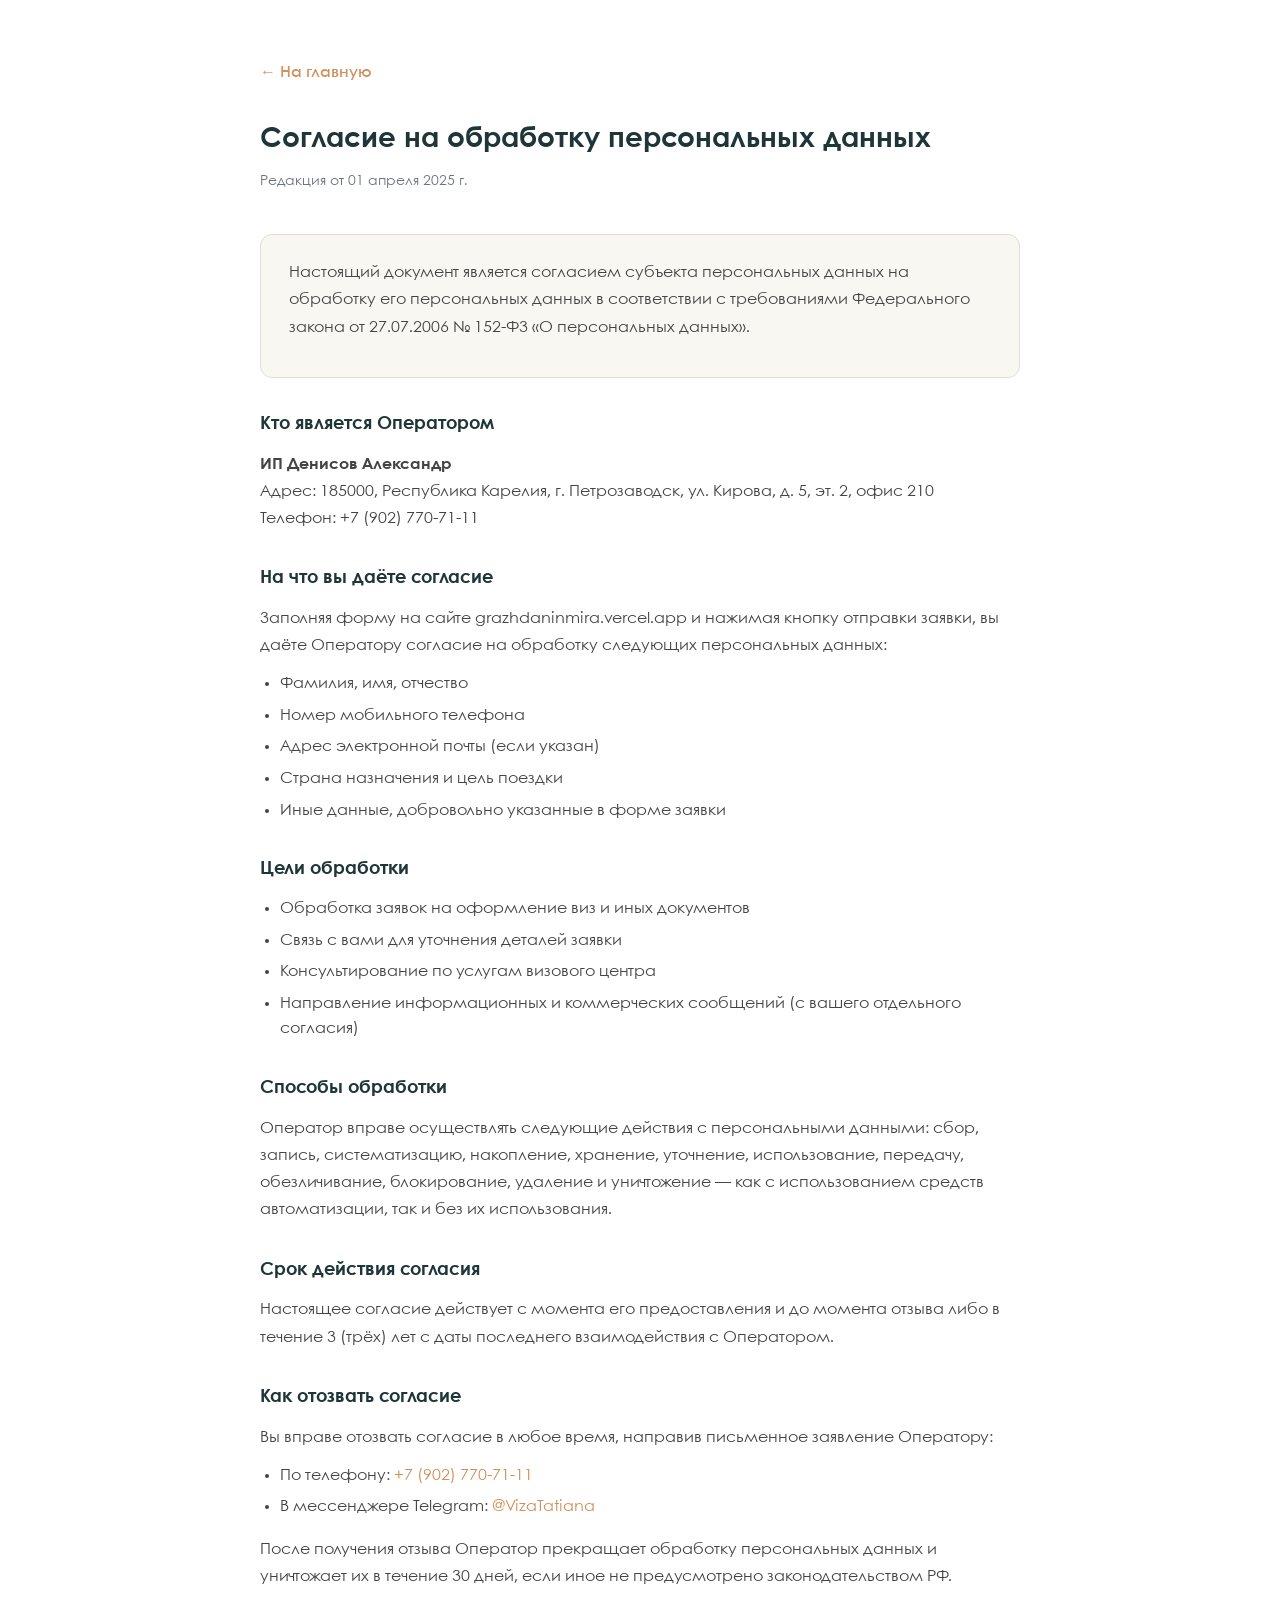
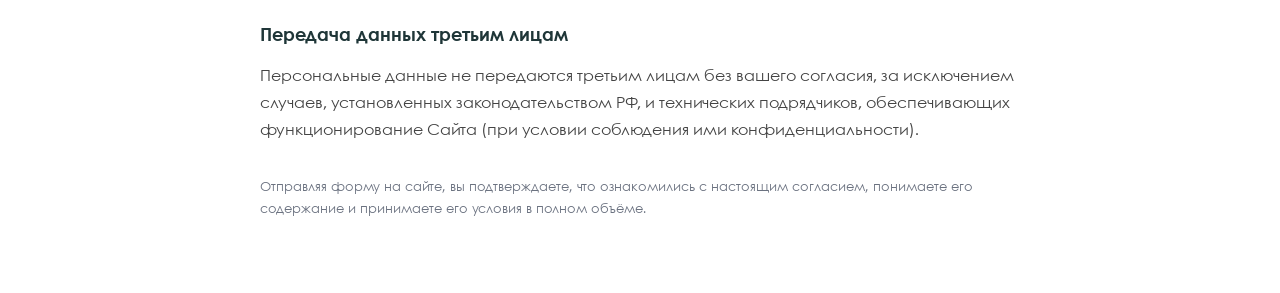
==== consent.html @ ed7f1dce "Добавлены политика, согласие, оферта + чекбокс в форме + ссылки в футере" ====
<!DOCTYPE html>
<html lang="ru">
<head>
  <meta charset="UTF-8">
  <meta name="viewport" content="width=device-width, initial-scale=1.0">
  <meta name="robots" content="noindex, nofollow">
  <title>Согласие на обработку персональных данных — Гражданин мира</title>
  <link rel="icon" href="favicon.png" type="image/png">
  <link rel="stylesheet" href="css/style.css">
  <style>
    .legal { max-width: 800px; margin: 0 auto; padding: 60px 20px; }
    .legal h1 { font-size: 28px; margin-bottom: 8px; color: var(--color-dark); }
    .legal .legal__date { color: var(--color-gray); font-size: 14px; margin-bottom: 40px; }
    .legal h2 { font-size: 18px; font-weight: 700; margin: 32px 0 12px; color: var(--color-dark); }
    .legal p { margin-bottom: 12px; color: #444; line-height: 1.7; }
    .legal ul { margin: 8px 0 16px 20px; list-style: disc; }
    .legal ul li { margin-bottom: 6px; color: #444; line-height: 1.6; }
    .legal a { color: var(--color-accent); }
    .legal__back { display: inline-block; margin-bottom: 32px; color: var(--color-accent); font-weight: 600; }
    .legal__back:hover { text-decoration: underline; }
    .legal__box { background: #f9f7f2; border: 1px solid #e0ddd4; border-radius: 12px; padding: 24px 28px; margin: 24px 0; }
  </style>
</head>
<body>
  <div class="legal">
    <a href="index.html" class="legal__back">← На главную</a>
    <h1>Согласие на обработку персональных данных</h1>
    <p class="legal__date">Редакция от 01 апреля 2025 г.</p>

    <div class="legal__box">
      <p>Настоящий документ является согласием субъекта персональных данных на обработку его персональных данных в соответствии с требованиями Федерального закона от 27.07.2006 № 152-ФЗ «О персональных данных».</p>
    </div>

    <h2>Кто является Оператором</h2>
    <p><strong>ИП Денисов Александр</strong><br>
    Адрес: 185000, Республика Карелия, г. Петрозаводск, ул. Кирова, д. 5, эт. 2, офис 210<br>
    Телефон: +7 (902) 770-71-11</p>

    <h2>На что вы даёте согласие</h2>
    <p>Заполняя форму на сайте grazhdaninmira.vercel.app и нажимая кнопку отправки заявки, вы даёте Оператору согласие на обработку следующих персональных данных:</p>
    <ul>
      <li>Фамилия, имя, отчество</li>
      <li>Номер мобильного телефона</li>
      <li>Адрес электронной почты (если указан)</li>
      <li>Страна назначения и цель поездки</li>
      <li>Иные данные, добровольно указанные в форме заявки</li>
    </ul>

    <h2>Цели обработки</h2>
    <ul>
      <li>Обработка заявок на оформление виз и иных документов</li>
      <li>Связь с вами для уточнения деталей заявки</li>
      <li>Консультирование по услугам визового центра</li>
      <li>Направление информационных и коммерческих сообщений (с вашего отдельного согласия)</li>
    </ul>

    <h2>Способы обработки</h2>
    <p>Оператор вправе осуществлять следующие действия с персональными данными: сбор, запись, систематизацию, накопление, хранение, уточнение, использование, передачу, обезличивание, блокирование, удаление и уничтожение — как с использованием средств автоматизации, так и без их использования.</p>

    <h2>Срок действия согласия</h2>
    <p>Настоящее согласие действует с момента его предоставления и до момента отзыва либо в течение 3 (трёх) лет с даты последнего взаимодействия с Оператором.</p>

    <h2>Как отозвать согласие</h2>
    <p>Вы вправе отозвать согласие в любое время, направив письменное заявление Оператору:</p>
    <ul>
      <li>По телефону: <a href="tel:+79027707111">+7 (902) 770-71-11</a></li>
      <li>В мессенджере Telegram: <a href="https://t.me/VizaTatiana" target="_blank" rel="noopener">@VizaTatiana</a></li>
    </ul>
    <p>После получения отзыва Оператор прекращает обработку персональных данных и уничтожает их в течение 30 дней, если иное не предусмотрено законодательством РФ.</p>

    <h2>Передача данных третьим лицам</h2>
    <p>Персональные данные не передаются третьим лицам без вашего согласия, за исключением случаев, установленных законодательством РФ, и технических подрядчиков, обеспечивающих функционирование Сайта (при условии соблюдения ими конфиденциальности).</p>

    <p style="margin-top: 32px; font-size: 13px; color: var(--color-gray);">
      Отправляя форму на сайте, вы подтверждаете, что ознакомились с настоящим согласием, понимаете его содержание и принимаете его условия в полном объёме.
    </p>
  </div>
</body>
</html>
---- css/style.css ----
/* ===================================
   ГРАЖДАНИН МИРА — ГЛАВНЫЕ СТИЛИ
   =================================== */

/* --- ШРИФТЫ --- */
@font-face {
  font-family: 'CenturyGothic';
  src: url('../fonts/CenturyGothicPaneuropeanThin.ttf') format('truetype');
  font-weight: 100;
  font-display: swap;
}
@font-face {
  font-family: 'CenturyGothic';
  src: url('../fonts/CenturyGothicPaneuropeanRegular.ttf') format('truetype');
  font-weight: 400;
  font-display: swap;
}
@font-face {
  font-family: 'CenturyGothic';
  src: url('../fonts/CenturyGothicPaneuropeanSemiBold.ttf') format('truetype');
  font-weight: 600;
  font-display: swap;
}
@font-face {
  font-family: 'CenturyGothic';
  src: url('../fonts/CenturyGothicPaneuropeanBold.ttf') format('truetype');
  font-weight: 700;
  font-display: swap;
}

/* --- ПЕРЕМЕННЫЕ --- */
:root {
  --color-dark:    #1F3638;
  --color-accent:  #D18F59;
  --color-light:   #F4F0D9;
  --color-white:   #FFFFFF;
  --color-gray:    #6B7280;
  --color-bg:      #F9F7F2;

  --font-main: 'CenturyGothic', 'Century Gothic', Arial, sans-serif;

  --radius: 12px;
  --shadow: 0 4px 20px rgba(31, 54, 56, 0.08);
  --transition: 0.25s ease;
}

/* --- RESET --- */
*, *::before, *::after { box-sizing: border-box; margin: 0; padding: 0; }
html { scroll-behavior: smooth; }
body {
  font-family: var(--font-main);
  font-size: 16px;
  line-height: 1.6;
  color: var(--color-dark);
  background: var(--color-white);
}
img { max-width: 100%; display: block; }
a { color: inherit; text-decoration: none; }
button { cursor: pointer; border: none; background: none; font-family: inherit; }
ul { list-style: none; }

/* --- КОНТЕЙНЕР --- */
.container {
  max-width: 1200px;
  margin: 0 auto;
  padding: 0 20px;
}

/* --- СЕКЦИИ --- */
section { padding: 80px 0; }
.section-title {
  font-size: 36px;
  font-weight: 700;
  color: var(--color-dark);
  text-align: center;
  margin-bottom: 12px;
}
.section-subtitle {
  font-size: 18px;
  color: var(--color-gray);
  text-align: center;
  margin-bottom: 48px;
}

/* --- КНОПКИ --- */
.btn {
  display: inline-flex;
  align-items: center;
  justify-content: center;
  padding: 14px 28px;
  border-radius: var(--radius);
  font-size: 16px;
  font-weight: 600;
  transition: var(--transition);
  white-space: nowrap;
}
.btn--primary {
  background: var(--color-accent);
  color: var(--color-white);
}
.btn--primary:hover { background: #ba7a46; transform: translateY(-2px); }
.btn--outline {
  border: 2px solid var(--color-white);
  color: var(--color-white);
}
.btn--outline:hover { background: rgba(255,255,255,0.1); }
.btn--full { width: 100%; }

/* ===================================
   HEADER
   =================================== */
.header {
  position: sticky;
  top: 0;
  z-index: 100;
  background: var(--color-white);
  box-shadow: 0 2px 12px rgba(31, 54, 56, 0.08);
  padding: 0;
}
.header__inner {
  display: flex;
  align-items: center;
  justify-content: space-between;
  gap: 24px;
}
.header__logo img { height: 56px; }
.nav {
  display: flex;
  align-items: center;
  gap: 8px;
}
.nav__link {
  padding: 8px 14px;
  border-radius: 8px;
  font-size: 15px;
  font-weight: 500;
  color: var(--color-dark);
  transition: var(--transition);
}
.nav__link:hover { background: var(--color-light); color: var(--color-accent); }
.nav__link--cta {
  background: var(--color-accent);
  color: var(--color-white);
  font-weight: 600;
}
.nav__link--cta:hover { background: #ba7a46; }
.nav__link--phone {
  color: var(--color-accent);
  font-weight: 700;
  letter-spacing: 0.01em;
}
.nav__link--phone:hover { background: transparent; color: var(--color-dark); }

/* Бургер */
.burger {
  display: none;
  flex-direction: column;
  gap: 5px;
  padding: 4px;
}
.burger span {
  display: block;
  width: 24px;
  height: 2px;
  background: var(--color-dark);
  border-radius: 2px;
  transition: var(--transition);
}
.burger.active span:nth-child(1) { transform: translateY(7px) rotate(45deg); }
.burger.active span:nth-child(2) { opacity: 0; transform: scaleX(0); }
.burger.active span:nth-child(3) { transform: translateY(-7px) rotate(-45deg); }

/* ===================================
   HERO
   =================================== */
.hero {
  position: relative;
  min-height: 100vh;
  display: flex;
  flex-direction: column;
  align-items: center;
  justify-content: center;
  text-align: center;
  color: var(--color-white);
  overflow: hidden;
  background: url('../zero-blok.png') center 10%/cover no-repeat var(--color-dark);
}

/* Видео-фон */
.hero__video {
  position: absolute;
  inset: 0;
  width: 100%;
  height: 100%;
  object-fit: cover;
  z-index: 0;
}

/* Тёмный оверлей поверх видео */
.hero__overlay {
  position: absolute;
  inset: 0;
  background: linear-gradient(
    to bottom,
    rgba(15, 28, 30, 0.40) 0%,
    rgba(15, 28, 30, 0.55) 60%,
    rgba(15, 28, 30, 0.65) 100%
  );
  z-index: 1;
}

/* Контент поверх видео */
.hero__content {
  position: relative;
  z-index: 2;
  display: flex;
  flex-direction: column;
  align-items: center;
  gap: 20px;
  padding: 0 20px;
  max-width: 800px;
}

.hero__label {
  display: inline-block;
  font-size: 12px;
  font-weight: 600;
  letter-spacing: 3px;
  text-transform: uppercase;
  color: var(--color-accent);
  background: rgba(209, 143, 89, 0.12);
  border: 1px solid rgba(209, 143, 89, 0.35);
  padding: 6px 18px;
  border-radius: 100px;
}

.hero__title {
  font-size: clamp(30px, 4.5vw, 56px);
  font-weight: 700;
  line-height: 1.15;
  color: var(--color-white);
}
.hero__subtitle {
  font-size: 15px;
  color: rgba(255,255,255,0.55);
  max-width: 500px;
  text-align: center;
  line-height: 1.6;
  margin-top: -8px;
}
.hero__title em {
  font-style: italic;
  color: var(--color-accent);
  font-weight: 400;
}

.hero__services {
  font-size: 17px;
  color: rgba(255, 255, 255, 0.85);
  letter-spacing: 0.5px;
  text-align: center;
  min-height: 1.5em;
  white-space: nowrap;
}

.hero__cta {
  display: flex;
  flex-wrap: wrap;
  gap: 12px;
  justify-content: center;
  align-items: center;
  margin-top: 4px;
}

.btn--hero {
  font-size: 17px;
  padding: 18px 48px;
  border-radius: 100px;
  margin-top: 0;
  box-shadow: 0 8px 32px rgba(209, 143, 89, 0.35);
}
.btn--hero:hover {
  transform: translateY(-3px);
  box-shadow: 0 12px 40px rgba(209, 143, 89, 0.45);
}

.btn--hero-secondary {
  font-size: 15px;
  padding: 14px 32px;
  border-radius: 100px;
  margin-top: 0;
  background: transparent;
  color: rgba(255,255,255,0.85);
  border: 1.5px solid rgba(255,255,255,0.4);
  box-shadow: none;
  transition: var(--transition);
}
.btn--hero-secondary:hover {
  background: rgba(255,255,255,0.1);
  border-color: var(--color-accent);
  color: #fff;
  transform: translateY(-2px);
}

.hero__scroll {
  font-size: 14px;
  color: rgba(255,255,255,0.45);
  transition: var(--transition);
  margin-top: 4px;
}
.hero__scroll:hover { color: var(--color-accent); }

/* Статистика внизу hero */
.hero__stats {
  position: absolute;
  bottom: 40px;
  left: 50%;
  transform: translateX(-50%);
  z-index: 2;
  display: flex;
  align-items: center;
  gap: 40px;
  background: rgba(255,255,255,0.07);
  backdrop-filter: blur(12px);
  border: 1px solid rgba(255,255,255,0.1);
  border-radius: 100px;
  padding: 16px 48px;
  white-space: nowrap;
}
.stat { text-align: center; }
.stat__num {
  display: block;
  font-size: 26px;
  font-weight: 700;
  color: var(--color-accent);
  line-height: 1;
}
.stat__label {
  font-size: 12px;
  color: rgba(255,255,255,0.55);
  margin-top: 4px;
  display: block;
}
.stat__num-suffix {
  font-size: 26px;
  font-weight: 700;
  color: var(--color-accent);
  line-height: 1;
}
.stat__divider {
  width: 1px;
  height: 36px;
  background: rgba(255,255,255,0.15);
}

/* ===================================
   TICKER — бегущая строка
   =================================== */
.ticker {
  background: var(--color-dark);
  overflow: hidden;
  padding: 12px 0;
  border-top: 1px solid rgba(209,143,89,0.2);
  border-bottom: 1px solid rgba(209,143,89,0.2);
}
.ticker__track {
  display: flex;
  align-items: center;
  white-space: nowrap;
  animation: tickerScroll 35s linear infinite;
  width: max-content;
}
.ticker:hover .ticker__track { animation-play-state: paused; }
.ticker__item {
  display: inline-flex;
  align-items: center;
  gap: 8px;
  padding: 0 24px;
  font-size: 14px;
  font-weight: 600;
  color: rgba(255,255,255,0.8);
  letter-spacing: 0.5px;
  cursor: default;
  transition: color 0.2s;
}
.ticker__item:hover { color: var(--color-accent); }
.ticker__item img {
  border-radius: 2px;
  box-shadow: 0 1px 3px rgba(0,0,0,0.3);
  flex-shrink: 0;
}
.ticker__sep {
  color: var(--color-accent);
  font-size: 18px;
  padding: 0 16px;
  opacity: 0.7;
}
@keyframes tickerScroll {
  0%   { transform: translateX(0); }
  100% { transform: translateX(-50%); }
}

/* ===================================
   SERVICES
   =================================== */
.services { background: var(--color-bg); }

/* ===================================
   НОВЫЕ ФОТО-КАРТОЧКИ УСЛУГ
   =================================== */
.svc-grid {
  display: grid;
  grid-template-columns: repeat(3, 1fr);
  gap: 14px;
}

.svc-card {
  position: relative;
  aspect-ratio: 1;
  border-radius: 16px;
  overflow: hidden;
  display: block;
  text-decoration: none;
  cursor: pointer;
  background: var(--color-dark);
}

.svc-card__img {
  position: absolute;
  inset: 0;
  width: 100%;
  height: 100%;
  object-fit: cover;
  transition: transform 0.5s ease;
}

.svc-card::after {
  content: '';
  position: absolute;
  inset: 0;
  background: linear-gradient(to top,
    rgba(10, 25, 27, 0.85) 0%,
    rgba(10, 25, 27, 0.3) 45%,
    transparent 100%);
  transition: opacity 0.3s ease;
}

.svc-card:hover .svc-card__img {
  transform: scale(1.07);
}

.svc-card:hover::after {
  opacity: 0.85;
}

.svc-card__body {
  position: absolute;
  bottom: 0;
  left: 0;
  right: 0;
  padding: 20px 20px 22px;
  z-index: 2;
}

.svc-card__name {
  font-size: 17px;
  font-weight: 700;
  color: #fff;
  margin: 0 0 5px;
  line-height: 1.25;
}

.svc-card__price {
  font-size: 13px;
  font-weight: 600;
  color: var(--color-accent);
  letter-spacing: 0.3px;
}

/* Широкая карточка */
.svc-card--wide {
  grid-column: 1 / -1;
  aspect-ratio: auto;
  height: 200px;
}

/* Градиентная карточка */
.svc-card--gradient {
  background: linear-gradient(135deg, #1F3638 0%, #2a4a4c 40%, #1a3028 70%, #243830 100%);
}

.svc-card__grad-inner {
  position: absolute;
  inset: 0;
  display: flex;
  align-items: center;
  gap: 32px;
  padding: 0 48px;
  z-index: 2;
}

.svc-card__grad-icon {
  font-size: 52px;
  flex-shrink: 0;
  opacity: 0.9;
}

.svc-card__grad-text {
  flex: 1;
}

.svc-card__grad-title {
  font-size: 22px;
  font-weight: 700;
  color: #fff;
  margin-bottom: 8px;
  line-height: 1.2;
}

.svc-card__grad-desc {
  font-size: 14px;
  color: rgba(255,255,255,0.6);
  line-height: 1.55;
  margin: 0;
}

.svc-card__grad-cta {
  display: flex;
  flex-direction: column;
  align-items: center;
  gap: 14px;
  flex-shrink: 0;
}

.svc-card__grad-price {
  font-size: 32px;
  font-weight: 700;
  color: var(--color-accent);
}

.svc-card__grad-btn {
  display: inline-block;
  padding: 12px 28px;
  background: var(--color-accent);
  color: var(--color-dark);
  font-weight: 700;
  font-size: 14px;
  border-radius: 100px;
  transition: var(--transition);
  white-space: nowrap;
}

.svc-card--gradient:hover .svc-card__grad-btn {
  background: #e8a86a;
  transform: translateY(-2px);
}

/* Старые flip-карточки (оставлены для совместимости) */
.services__grid {
  display: grid;
  grid-template-columns: repeat(3, 1fr);
  gap: 24px;
}
/* Flip-карточки услуг */
.service-card {
  perspective: 1000px;
  height: 280px;
  cursor: pointer;
  border-radius: var(--radius);
}
.service-card__inner {
  position: relative;
  width: 100%;
  height: 100%;
  transform-style: preserve-3d;
  transition: transform 0.65s cubic-bezier(0.4, 0, 0.2, 1);
  border-radius: var(--radius);
}
.service-card:hover .service-card__inner,
.service-card.flipped .service-card__inner {
  transform: rotateY(180deg);
}
.service-card__front,
.service-card__back {
  position: absolute;
  inset: 0;
  border-radius: var(--radius);
  backface-visibility: hidden;
  -webkit-backface-visibility: hidden;
  overflow: hidden;
}

/* Лицевая сторона — баннер с градиентом */
.service-card__front {
  display: flex;
  flex-direction: column;
  align-items: center;
  justify-content: flex-end;
  gap: 12px;
  padding: 20px;
  text-align: center;
}
.service-card__front::after {
  content: '';
  position: absolute;
  inset: 0;
  background: linear-gradient(to top, rgba(0,0,0,0.55) 0%, rgba(0,0,0,0.1) 60%);
  border-radius: var(--radius);
  z-index: 0;
}
.service-card__front > * { position: relative; z-index: 1; }

/* Уникальные градиенты-фоны для каждой карточки */
.service-card__front--visa    { background: url('../kartochki_uslug/uslugi_viza.png') center/cover no-repeat; }
.service-card__front--vnj     { background: url('../kartochki_uslug/vnzh.png') center/cover no-repeat; }
.service-card__front--passport { background: url('../kartochki_uslug/zagranpasport.png') center/cover no-repeat; }
.service-card__front--apec    { background: url('../kartochki_uslug/ATES.png') center/cover no-repeat; }
.service-card__front--card    { background: url('../kartochki_uslug/scheta_i_karty.png') center/cover no-repeat; }
.service-card__front--work    { background: url('../kartochki_uslug/trud_i_ucheba.png') center/cover no-repeat; }
.service-card__front--china   { background: linear-gradient(135deg, #1a2e30 0%, #2d5a3d 50%, #c41e3a 100%); }
.service-card__front--uk      { background: linear-gradient(135deg, #1F3638 0%, #1a3a5c 50%, #012169 100%); }
.service-card__front--tours   { background: linear-gradient(135deg, #2a4a2e 0%, #1F3638 40%, #D18F59 100%); }
.service-card__front--consult { background: linear-gradient(135deg, #1F3638 0%, #2c4a4c 60%, #D18F59 100%); }

/* Декоративный паттерн поверх градиента */
.service-card__front::before {
  content: '';
  position: absolute;
  inset: 0;
  background-image: radial-gradient(circle at 20% 20%, rgba(255,255,255,0.08) 0%, transparent 50%),
                    radial-gradient(circle at 80% 80%, rgba(255,255,255,0.05) 0%, transparent 40%);
  z-index: 0;
}

.service-card__front-icon,
.service-card__front-title {
  display: none;
}
.service-card__hint {
  font-size: 13px;
  color: rgba(255,255,255,0.7);
  font-weight: 500;
  letter-spacing: 0.02em;
}

/* Обратная сторона — текст */
.service-card__back {
  background: var(--color-dark);
  transform: rotateY(180deg);
  display: flex;
  flex-direction: column;
  align-items: center;
  justify-content: center;
  padding: 28px 24px;
  text-align: center;
  gap: 8px;
}
.service-card__icon {
  width: 52px;
  height: 52px;
  border-radius: 14px;
  background: rgba(209, 143, 89, 0.18);
  display: flex;
  align-items: center;
  justify-content: center;
  font-size: 24px;
  flex-shrink: 0;
}
.service-card__title {
  font-size: 17px;
  font-weight: 700;
  color: #fff;
  line-height: 1.3;
}
.service-card__text {
  font-size: 13px;
  color: rgba(255,255,255,0.72);
  line-height: 1.55;
  flex: 1;
}
.service-card__price {
  font-size: 17px;
  font-weight: 700;
  color: var(--color-accent);
}
.service-card__btn {
  margin-top: 4px;
  padding: 10px 22px;
  font-size: 14px;
}

/* ===================================
   HOW WE WORK
   =================================== */
.how { background: var(--color-white); }
.how__steps {
  display: flex;
  align-items: flex-start;
  justify-content: center;
  gap: 0;
}
.step {
  flex: 1;
  text-align: center;
  padding: 0 20px;
}
.step__num {
  width: 64px;
  height: 64px;
  border-radius: 50%;
  background: var(--color-accent);
  color: var(--color-white);
  font-size: 24px;
  font-weight: 700;
  display: flex;
  align-items: center;
  justify-content: center;
  margin: 0 auto 16px;
}
.step__title {
  font-size: 18px;
  font-weight: 700;
  margin-bottom: 8px;
  color: var(--color-dark);
}
.step__text {
  font-size: 15px;
  color: var(--color-gray);
  line-height: 1.6;
}
.step__arrow {
  font-size: 28px;
  color: var(--color-accent);
  padding-top: 22px;
  flex-shrink: 0;
}

/* ===================================
   WHY US
   =================================== */
.why { background: var(--color-dark); color: var(--color-white); }
.why .section-title { color: var(--color-white); }
.why .section-subtitle { color: rgba(255,255,255,0.6); }
.why__grid {
  display: grid;
  grid-template-columns: repeat(3, 1fr);
  gap: 24px;
}
.why-card {
  background: rgba(255,255,255,0.06);
  border-radius: var(--radius);
  padding: 28px 24px;
  border: 1px solid rgba(255,255,255,0.08);
  transition: var(--transition);
}
.why-card:hover { background: rgba(255,255,255,0.1); border-color: var(--color-accent); }
/* FLIP CARDS */
.why-card {
  background: transparent !important;
  border: none !important;
  perspective: 1000px;
  height: 220px;
  cursor: pointer;
}
.why-card__inner {
  position: relative;
  width: 100%;
  height: 100%;
  transform-style: preserve-3d;
  transition: transform 0.6s cubic-bezier(0.4, 0, 0.2, 1);
}
.why-card:hover .why-card__inner,
.why-card.flipped .why-card__inner {
  transform: rotateY(180deg);
}
.why-card__front,
.why-card__back {
  position: absolute;
  inset: 0;
  backface-visibility: hidden;
  -webkit-backface-visibility: hidden;
  border-radius: var(--radius);
  display: flex;
  flex-direction: column;
  align-items: center;
  justify-content: center;
  padding: 24px 20px;
  text-align: center;
}
.why-card__front {
  background: rgba(255,255,255,0.06);
  border: 1px solid rgba(255,255,255,0.08);
}
.why-card__back {
  background: linear-gradient(135deg, var(--color-accent), #ba7a46);
  transform: rotateY(180deg);
  border: none;
}
.why-card__num {
  font-size: 38px;
  font-weight: 700;
  color: var(--color-accent);
  line-height: 1;
  margin-bottom: 8px;
  letter-spacing: -1px;
}
.why-card__icon {
  font-size: 22px;
  margin-bottom: 8px;
}
.why-card__title {
  font-size: 15px;
  font-weight: 700;
  color: var(--color-white);
  line-height: 1.3;
}
.why-card__back .why-card__title {
  font-size: 17px;
  margin-bottom: 10px;
  margin-top: 8px;
}
.why-card__text {
  font-size: 14px;
  color: rgba(255,255,255,0.92);
  line-height: 1.6;
}
.why-card__hint {
  font-size: 12px;
  color: rgba(255,255,255,0.65);
  margin-top: 10px;
  letter-spacing: 0.3px;
}

.why__cta {
  display: flex;
  justify-content: center;
  gap: 16px;
  margin-top: 48px;
  flex-wrap: wrap;
}

/* ===================================
   COUNTRIES
   =================================== */
.countries { background: var(--color-bg); }
.countries__grid {
  display: flex;
  flex-wrap: wrap;
  justify-content: center;
  gap: 16px;
}
.country-card {
  flex: 0 0 calc((100% - 5 * 16px) / 6);
  min-width: 140px;
  max-width: 180px;
  background: var(--color-white);
  border-radius: var(--radius);
  padding: 20px 16px;
  text-align: center;
  box-shadow: var(--shadow);
  transition: var(--transition);
  display: flex;
  flex-direction: column;
  align-items: center;
  gap: 6px;
}
.country-card:hover { transform: translateY(-3px); border: 1px solid var(--color-accent); }
.country-card__flag {
  width: 48px;
  height: 36px;
  object-fit: cover;
  border-radius: 4px;
  box-shadow: 0 1px 4px rgba(0,0,0,0.15);
}
.country-card__globe { font-size: 36px; line-height: 1; }
.country-card__name { font-size: 14px; font-weight: 600; color: var(--color-dark); }
.country-card__price { font-size: 13px; color: var(--color-accent); font-weight: 600; }

/* ===================================
   REVIEWS
   =================================== */
.reviews { background: var(--color-white); }
.reviews__grid {
  display: grid;
  grid-template-columns: repeat(3, 1fr);
  gap: 24px;
}
.review-card {
  background: var(--color-bg);
  border-radius: var(--radius);
  padding: 28px 24px;
  transition: var(--transition);
}
.review-card:hover { box-shadow: var(--shadow); }
.review-card__header {
  display: flex;
  align-items: center;
  gap: 14px;
  margin-bottom: 16px;
}
.review-card__avatar {
  width: 48px;
  height: 48px;
  border-radius: 50%;
  background: var(--color-accent);
  color: var(--color-white);
  font-weight: 700;
  font-size: 16px;
  display: flex;
  align-items: center;
  justify-content: center;
  flex-shrink: 0;
}
.review-card__name { font-weight: 600; font-size: 16px; color: var(--color-dark); }
.review-card__stars { color: #F59E0B; font-size: 14px; }
.review-card__text { font-size: 15px; color: var(--color-gray); line-height: 1.7; margin-bottom: 12px; }
.review-card__footer { display: flex; justify-content: space-between; align-items: center; gap: 8px; flex-wrap: wrap; }
.review-card__country { font-size: 13px; font-weight: 600; color: var(--color-accent); }
.review-card__date { font-size: 12px; color: var(--color-gray); opacity: 0.7; }

/* ===================================
   FAQ
   =================================== */
.faq { background: var(--color-bg); }
.faq__list { max-width: 800px; margin: 0 auto; display: flex; flex-direction: column; gap: 12px; }
.faq__item {
  background: var(--color-white);
  border-radius: var(--radius);
  overflow: hidden;
  box-shadow: var(--shadow);
}
.faq__question {
  width: 100%;
  text-align: left;
  padding: 20px 24px;
  font-size: 16px;
  font-weight: 600;
  color: var(--color-dark);
  display: flex;
  justify-content: space-between;
  align-items: center;
  transition: var(--transition);
}
.faq__question::after {
  content: '+';
  font-size: 24px;
  color: var(--color-accent);
  transition: var(--transition);
  flex-shrink: 0;
}
.faq__question:hover { background: var(--color-bg); }
.faq__item.active .faq__question::after { transform: rotate(45deg); }
.faq__answer {
  max-height: 0;
  overflow: hidden;
  transition: max-height 0.35s ease;
}
.faq__answer p {
  padding: 0 24px 20px;
  font-size: 15px;
  color: var(--color-gray);
  line-height: 1.7;
}

/* ===================================
   CONTACTS
   =================================== */
.contacts { background: var(--color-white); }
.contacts__inner {
  display: grid;
  grid-template-columns: 1fr 1fr;
  gap: 60px;
  align-items: start;
}
.contacts .section-title { text-align: left; }
.contacts__text { font-size: 16px; color: var(--color-gray); margin-bottom: 32px; line-height: 1.7; }
.contacts__list { display: flex; flex-direction: column; gap: 16px; margin-bottom: 32px; }
.contacts__item {
  display: flex;
  align-items: center;
  gap: 12px;
  font-size: 16px;
}
.contacts__icon { font-size: 20px; flex-shrink: 0; }
.contacts__item a { color: var(--color-dark); transition: var(--transition); }
.contacts__item a:hover { color: var(--color-accent); }
.contacts__social { display: flex; gap: 12px; }
.social-icon {
  width: 48px;
  height: 48px;
  border-radius: 12px;
  display: flex;
  align-items: center;
  justify-content: center;
  color: var(--color-white);
  transition: transform 0.2s ease, box-shadow 0.2s ease;
}
.social-icon svg { width: 24px; height: 24px; }
.social-icon:hover { transform: translateY(-3px); box-shadow: 0 6px 20px rgba(0,0,0,0.2); }
.social-icon--tg { background: #229ED9; }
.social-icon--wa { background: #1a1a2e; }
.social-icon--vk { background: #0077FF; }

/* Форма */
.form {
  background: var(--color-bg);
  border-radius: var(--radius);
  padding: 40px;
  box-shadow: var(--shadow);
}
.form__title {
  font-size: 24px;
  font-weight: 700;
  margin-bottom: 24px;
  color: var(--color-dark);
}
.form__group { margin-bottom: 16px; }
.form__consent {
  display: flex;
  align-items: flex-start;
  gap: 10px;
  margin-bottom: 16px;
  cursor: pointer;
}
.form__consent input[type="checkbox"] {
  width: 18px;
  height: 18px;
  min-width: 18px;
  margin-top: 2px;
  accent-color: var(--color-accent);
  cursor: pointer;
}
.form__consent span {
  font-size: 13px;
  color: rgba(255,255,255,0.55);
  line-height: 1.5;
}
.form__consent a {
  color: var(--color-accent);
  text-decoration: underline;
}
.form__input {
  width: 100%;
  padding: 14px 16px;
  border: 1.5px solid #E5E7EB;
  border-radius: 8px;
  font-family: var(--font-main);
  font-size: 16px;
  color: var(--color-dark);
  background: var(--color-white);
  transition: var(--transition);
  appearance: none;
}
.form__input:focus { outline: none; border-color: var(--color-accent); }
.form__textarea { resize: vertical; min-height: 100px; }
.form__agree {
  text-align: center;
  font-size: 13px;
  color: var(--color-gray);
  margin-top: 12px;
}
.form__agree a { color: var(--color-accent); }

/* ===================================
   ABOUT
   =================================== */
.about { background: var(--color-white); }
.about__inner {
  display: grid;
  grid-template-columns: 420px 1fr;
  gap: 72px;
  align-items: center;
}

/* Фото */
.about__photo { position: relative; flex-shrink: 0; }
.about__photo-wrap {
  border-radius: 20px;
  overflow: hidden;
  aspect-ratio: 4/5;
  background: var(--color-light);
}
.about__photo-wrap img {
  width: 100%;
  height: 100%;
  object-fit: cover;
  object-position: top center;
}
.about__photo-placeholder {
  display: none;
  width: 100%;
  height: 100%;
  min-height: 400px;
  align-items: center;
  justify-content: center;
  background: linear-gradient(135deg, var(--color-dark), #2d5052);
  font-size: 120px;
  font-weight: 700;
  color: var(--color-accent);
  opacity: 0.4;
}
.about__badge {
  position: absolute;
  bottom: -20px;
  right: -20px;
  background: var(--color-accent);
  color: var(--color-white);
  border-radius: 16px;
  padding: 16px 20px;
  text-align: center;
  box-shadow: 0 8px 32px rgba(209,143,89,0.4);
}
.about__badge-num {
  display: block;
  font-size: 28px;
  font-weight: 700;
  line-height: 1;
}
.about__badge-text {
  display: block;
  font-size: 12px;
  margin-top: 4px;
  opacity: 0.9;
}

/* Контент */
.about__content { padding-bottom: 20px; }
.about__text {
  font-size: 16px;
  color: var(--color-gray);
  line-height: 1.75;
  margin-bottom: 16px;
}
.about__text strong { color: var(--color-dark); font-weight: 600; }

.about__facts {
  display: flex;
  gap: 32px;
  margin: 32px 0;
  padding: 24px;
  background: var(--color-bg);
  border-radius: var(--radius);
  border-left: 4px solid var(--color-accent);
}
.about__fact { text-align: center; flex: 1; }
.about__fact-num {
  display: block;
  font-size: 28px;
  font-weight: 700;
  color: var(--color-accent);
  line-height: 1;
}
.about__fact-label {
  display: block;
  font-size: 13px;
  color: var(--color-gray);
  margin-top: 4px;
}

/* Карта в контактах */
.contacts__map {
  border-radius: var(--radius);
  overflow: hidden;
  box-shadow: var(--shadow);
  display: flex;
  flex-direction: column;
}
.contacts__map iframe {
  width: 100%;
  height: 380px;
  border: none;
  display: block;
}
.contacts__map-link {
  display: block;
  text-align: center;
  padding: 12px;
  background: var(--color-bg);
  font-size: 14px;
  font-weight: 600;
  color: var(--color-accent);
  transition: var(--transition);
}
.contacts__map-link:hover { background: var(--color-light); }

/* Блок с формой заявки */
.application {
  background: var(--color-dark);
  padding: 80px 0;
}
.application__inner {
  display: grid;
  grid-template-columns: 1fr 1fr;
  gap: 60px;
  align-items: center;
}
.application .form {
  background: rgba(255,255,255,0.06);
  border: 1px solid rgba(255,255,255,0.1);
}
.application .form__input {
  background: rgba(255,255,255,0.08);
  border-color: rgba(255,255,255,0.15);
  color: var(--color-white);
}
.application .form__input::placeholder { color: rgba(255,255,255,0.45); }
.application .form__input:focus { border-color: var(--color-accent); }
.application .form__input option { background: var(--color-dark); color: var(--color-white); }
.application .form__agree { color: rgba(255,255,255,0.4); }
.application .form__agree a { color: var(--color-accent); }

/* ===================================
   FOOTER
   =================================== */
.footer {
  background: var(--color-dark);
  padding: 32px 0;
}
.footer__inner {
  display: flex;
  align-items: center;
  justify-content: space-between;
  gap: 20px;
  flex-wrap: wrap;
}
.footer__logo img { filter: brightness(0) invert(1); opacity: 0.9; }
.footer__copy { font-size: 14px; color: rgba(255,255,255,0.5); }
.footer__nav { display: flex; gap: 20px; }
.footer__nav a { font-size: 14px; color: rgba(255,255,255,0.5); transition: var(--transition); }
.footer__nav a:hover { color: var(--color-accent); }

/* ===================================
   ВАУ-ЭФФЕКТЫ
   =================================== */

/* 1. ПРОГРЕСС СКРОЛЛА */
.scroll-progress {
  position: fixed;
  top: 0;
  left: 0;
  height: 3px;
  width: 0;
  z-index: 9999;
  background: linear-gradient(90deg, var(--color-accent), #f0b97a, var(--color-accent));
  background-size: 200% 100%;
  animation: progressShimmer 2s linear infinite;
  transition: width 0.1s linear;
  border-radius: 0 2px 2px 0;
}
@keyframes progressShimmer {
  0%   { background-position: 200% 0; }
  100% { background-position: -200% 0; }
}

/* 2. HEADER SCROLLED */
.header.scrolled {
  box-shadow: 0 4px 24px rgba(31, 54, 56, 0.15);
}

/* ПЛАВАЮЩИЕ КНОПКИ СОЦСЕТЕЙ СПРАВА */
.float-social {
  position: fixed;
  right: 0;
  top: 50%;
  transform: translateY(-50%);
  z-index: 9000;
  display: flex;
  flex-direction: column;
  gap: 4px;
}
.float-social__btn {
  width: 48px;
  height: 48px;
  display: flex;
  align-items: center;
  justify-content: center;
  color: #fff;
  transition: width 0.25s ease, border-radius 0.25s ease, box-shadow 0.25s ease;
  border-radius: 8px 0 0 8px;
}
.float-social__btn svg { width: 22px; height: 22px; flex-shrink: 0; }
.float-social__btn:hover {
  width: 56px;
  box-shadow: -3px 0 16px rgba(0,0,0,0.2);
}
.float-social__btn--ai {
  background: linear-gradient(135deg, var(--color-accent), #ba7a46);
  border: none;
  cursor: pointer;
  position: relative;
}
.float-social__btn--ai::after {
  content: '';
  position: absolute;
  inset: 0;
  border-radius: inherit;
  background: linear-gradient(135deg, var(--color-accent), #ba7a46);
  animation: aiPulse 2s ease-in-out infinite;
  z-index: -1;
}
@keyframes aiPulse {
  0%, 100% { transform: scale(1); opacity: 0.6; }
  50%       { transform: scale(1.3); opacity: 0; }
}
.float-social__btn--wa    { background: #1a1a2e; }
.float-social__btn--tg    { background: #229ED9; }
.float-social__btn--vk    { background: #0077FF; }
@media (max-width: 768px) { .float-social { display: none; } }

/* AI ЧАТ */
.ai-chat {
  position: fixed;
  bottom: 24px;
  right: 16px;
  width: 340px;
  max-width: calc(100vw - 32px);
  background: var(--color-white);
  border-radius: 16px;
  box-shadow: 0 12px 48px rgba(0,0,0,0.18);
  z-index: 8999;
  display: flex;
  flex-direction: column;
  overflow: hidden;
  transform: scale(0.85) translateY(20px);
  opacity: 0;
  pointer-events: none;
  transition: transform 0.3s cubic-bezier(0.34,1.56,0.64,1), opacity 0.3s ease;
  transform-origin: bottom right;
}
.ai-chat.open {
  transform: scale(1) translateY(0);
  opacity: 1;
  pointer-events: all;
}
.ai-chat__header {
  display: flex;
  align-items: center;
  gap: 10px;
  padding: 14px 16px;
  background: linear-gradient(135deg, #6366f1, #8b5cf6);
  color: #fff;
}
.ai-chat__avatar { font-size: 28px; line-height: 1; }
.ai-chat__name { font-size: 15px; font-weight: 700; }
.ai-chat__status { font-size: 12px; opacity: 0.8; }
.ai-chat__close {
  margin-left: auto;
  background: rgba(255,255,255,0.2);
  color: #fff;
  border: none;
  border-radius: 6px;
  width: 28px;
  height: 28px;
  cursor: pointer;
  font-size: 14px;
  display: flex;
  align-items: center;
  justify-content: center;
  transition: background 0.2s;
}
.ai-chat__close:hover { background: rgba(255,255,255,0.35); }
.ai-chat__messages {
  flex: 1;
  max-height: 300px;
  overflow-y: auto;
  padding: 16px;
  display: flex;
  flex-direction: column;
  gap: 10px;
  background: #f8f7ff;
}
.ai-chat__msg {
  padding: 10px 14px;
  border-radius: 12px;
  font-size: 14px;
  line-height: 1.5;
  max-width: 85%;
}
.ai-chat__msg--bot {
  background: #fff;
  color: var(--color-dark);
  border-radius: 4px 12px 12px 12px;
  box-shadow: 0 2px 8px rgba(0,0,0,0.06);
  align-self: flex-start;
}
.ai-chat__msg--user {
  background: linear-gradient(135deg, #6366f1, #8b5cf6);
  color: #fff;
  border-radius: 12px 4px 12px 12px;
  align-self: flex-end;
}
.ai-chat__suggestions {
  display: flex;
  flex-direction: column;
  gap: 6px;
  margin-top: 4px;
}
.ai-chat__suggest {
  background: #fff;
  border: 1.5px solid #e0e0ff;
  border-radius: 8px;
  padding: 7px 12px;
  font-size: 13px;
  color: #6366f1;
  cursor: pointer;
  text-align: left;
  transition: background 0.2s, border-color 0.2s;
  font-family: var(--font-main);
}
.ai-chat__suggest:hover { background: #f0f0ff; border-color: #6366f1; }
.ai-chat__input-wrap {
  display: flex;
  gap: 8px;
  padding: 12px;
  border-top: 1px solid #eee;
  background: #fff;
}
.ai-chat__input {
  flex: 1;
  border: 1.5px solid #e0e0ff;
  border-radius: 8px;
  padding: 9px 12px;
  font-size: 16px;
  font-family: var(--font-main);
  color: var(--color-dark);
  outline: none;
  transition: border-color 0.2s;
}
.ai-chat__input:focus { border-color: #6366f1; }
.ai-chat__send {
  width: 38px;
  height: 38px;
  background: linear-gradient(135deg, #6366f1, #8b5cf6);
  color: #fff;
  border: none;
  border-radius: 8px;
  cursor: pointer;
  display: flex;
  align-items: center;
  justify-content: center;
  flex-shrink: 0;
  transition: opacity 0.2s;
}
.ai-chat__send:hover { opacity: 0.85; }

/* STICKY CTA BAR (мобилка) */
.sticky-cta {
  display: none;
  position: fixed;
  bottom: 0;
  left: 0;
  right: 0;
  z-index: 9000;
  background: var(--color-dark);
  padding: 12px 20px;
  display: flex;
  gap: 10px;
  box-shadow: 0 -4px 20px rgba(0,0,0,0.2);
}
.sticky-cta a {
  flex: 1;
  text-align: center;
  padding: 12px;
  border-radius: 8px;
  font-size: 15px;
  font-weight: 600;
}
.sticky-cta__call { background: var(--color-accent); color: #fff; }
.sticky-cta__wa   { background: #1a1a2e; color: #fff; }
@media (min-width: 769px) { .sticky-cta { display: none !important; } }
@media (max-width: 768px) { .sticky-cta { display: flex; } }

/* 3. КАСТОМНЫЙ КУРСОР */
.cursor-dot,
.cursor-ring {
  position: fixed;
  top: 0;
  left: 0;
  pointer-events: none;
  z-index: 10000;
  border-radius: 50%;
  transform: translate(-50%, -50%);
  transition: opacity 0.3s;
}
.cursor-dot {
  width: 6px;
  height: 6px;
  background: var(--color-accent);
}
.cursor-ring {
  width: 36px;
  height: 36px;
  border: 2px solid var(--color-accent);
  opacity: 0.5;
  transition: width 0.2s ease, height 0.2s ease, opacity 0.2s ease, background 0.2s ease;
}
.cursor-ring.hover {
  width: 56px;
  height: 56px;
  opacity: 0.8;
  background: rgba(209, 143, 89, 0.08);
}
.cursor-ring.press {
  width: 28px;
  height: 28px;
  opacity: 1;
  background: rgba(209, 143, 89, 0.2);
}
.cursor-dot.hidden { opacity: 0; }

/* 4. RIPPLE НА КНОПКАХ */
.btn { position: relative; overflow: hidden; }
.ripple {
  position: absolute;
  border-radius: 50%;
  background: rgba(255, 255, 255, 0.35);
  transform: scale(0);
  animation: rippleAnim 0.55s linear;
  pointer-events: none;
}
@keyframes rippleAnim {
  to { transform: scale(4); opacity: 0; }
}

/* 5. CANVAS ЧАСТИЦЫ */
.hero__particles {
  position: absolute;
  inset: 0;
  width: 100%;
  height: 100%;
  z-index: 1;
  pointer-events: none;
}

/* 6. ПЛАВАЮЩИЕ ФЛАГИ */
.hero__floats {
  position: absolute;
  inset: 0;
  z-index: 1;
  pointer-events: none;
  overflow: hidden;
}
.float-item {
  position: absolute;
  width: 48px;
  height: 36px;
  object-fit: cover;
  border-radius: 4px;
  opacity: 0;
  animation: floatUp var(--dur, 12s) var(--delay, 0s) ease-in-out infinite;
  filter: drop-shadow(0 2px 8px rgba(0,0,0,0.4));
}
.float-item:nth-child(1)  { left: 8%;  --dur: 13s; --delay: 0s;   }
.float-item:nth-child(2)  { left: 18%; --dur: 15s; --delay: 2.5s; }
.float-item:nth-child(3)  { left: 30%; --dur: 11s; --delay: 1.2s; }
.float-item:nth-child(4)  { left: 42%; --dur: 14s; --delay: 4s;   }
.float-item:nth-child(5)  { left: 55%; --dur: 12s; --delay: 0.7s; }
.float-item:nth-child(6)  { left: 66%; --dur: 16s; --delay: 3s;   }
.float-item:nth-child(7)  { left: 77%; --dur: 10s; --delay: 1.8s; }
.float-item:nth-child(8)  { left: 88%; --dur: 13s; --delay: 5s;   }
@keyframes floatUp {
  0%   { bottom: -60px; opacity: 0; transform: translateX(0) rotate(-5deg); }
  10%  { opacity: 0.7; }
  45%  { transform: translateX(20px) rotate(8deg); }
  70%  { transform: translateX(-15px) rotate(-3deg); opacity: 0.5; }
  90%  { opacity: 0.2; }
  100% { bottom: 110%; opacity: 0; transform: translateX(10px) rotate(5deg); }
}

/* 7. ТИПИНГ-ЭФФЕКТ */
.hero__typed { color: var(--color-white); }
.hero__cursor {
  display: inline-block;
  color: var(--color-accent);
  font-weight: 400;
  animation: blink 0.8s step-end infinite;
  margin-left: 1px;
}
@keyframes blink {
  50% { opacity: 0; }
}

/* 8. SCROLL REVEAL */
.reveal {
  opacity: 0;
  transform: translateY(30px);
  transition: opacity 0.65s ease, transform 0.65s ease;
}
.reveal.visible {
  opacity: 1;
  transform: translateY(0);
}

/* 9. TOAST УВЕДОМЛЕНИЯ */
.toast-container {
  position: fixed;
  bottom: 24px;
  right: 24px;
  z-index: 9998;
  display: flex;
  flex-direction: column;
  gap: 10px;
  max-width: 340px;
}
.toast {
  display: flex;
  align-items: center;
  gap: 10px;
  background: var(--color-white);
  border-radius: 12px;
  padding: 14px 16px;
  box-shadow: 0 8px 32px rgba(0,0,0,0.14);
  border-left: 4px solid var(--color-accent);
  animation: toastIn 0.35s cubic-bezier(0.34, 1.56, 0.64, 1);
  position: relative;
}
.toast.hide {
  animation: toastOut 0.3s ease forwards;
}
.toast--success { border-left-color: #16A34A; }
.toast--error   { border-left-color: #DC2626; }
.toast--info    { border-left-color: var(--color-accent); }
.toast__icon { font-size: 18px; flex-shrink: 0; }
.toast__text { font-size: 14px; color: var(--color-dark); line-height: 1.4; flex: 1; }
.toast__close {
  font-size: 14px;
  color: var(--color-gray);
  cursor: pointer;
  padding: 2px 4px;
  border-radius: 4px;
  flex-shrink: 0;
  transition: var(--transition);
}
.toast__close:hover { background: var(--color-bg); color: var(--color-dark); }
@keyframes toastIn {
  from { opacity: 0; transform: translateX(40px) scale(0.9); }
  to   { opacity: 1; transform: translateX(0) scale(1); }
}
@keyframes toastOut {
  from { opacity: 1; transform: translateX(0) scale(1); }
  to   { opacity: 0; transform: translateX(40px) scale(0.9); }
}

/* ===================================
   АДАПТИВ
   =================================== */
@media (max-width: 1024px) {
  .services__grid { grid-template-columns: repeat(2, 1fr); }
  .why__grid { grid-template-columns: repeat(2, 1fr); }
  .reviews__grid { grid-template-columns: repeat(2, 1fr); }
}

@media (max-width: 768px) {
  section { padding: 60px 0; }
  .section-title { font-size: 28px; }

  /* Nav mobile */
  .nav {
    position: fixed;
    top: 72px;
    left: 0;
    right: 0;
    background: var(--color-white);
    flex-direction: column;
    padding: 20px;
    box-shadow: 0 8px 24px rgba(0,0,0,0.1);
    transform: translateY(-120%);
    transition: transform 0.3s ease;
    z-index: 1000;
  }
  .nav.open { transform: translateY(0); }
  .nav__link { width: 100%; text-align: center; padding: 12px; }
  .burger { display: flex; }

  /* Услуги */
  .svc-grid { grid-template-columns: repeat(2, 1fr); gap: 10px; }
/* Hero */
  .hero__title { font-size: 38px; }
  .hero__stats { display: none; }
  .hero__subtitle { font-size: 14px; }
  .hero__content { gap: 14px; padding: 0 16px; }
  .btn--hero { font-size: 16px; padding: 16px 32px; }
  .hero__scroll { display: none; }
  .hero__label { font-size: 11px; letter-spacing: 1.5px; padding: 5px 12px; }
  .hero__services { font-size: 15px; white-space: normal; text-align: center; }
  .hero__cta { flex-direction: column; gap: 10px; }
  .btn--hero-secondary { font-size: 14px; padding: 12px 24px; }

  /* Nav touch targets */
  .nav__link { padding: 14px; }

  /* Overlay под бургер-меню */
  .nav-overlay {
    display: none;
    position: fixed;
    inset: 0;
    background: rgba(0,0,0,0.5);
    z-index: 998;
  }
  .nav-overlay.active { display: block; }

  /* Steps */
  .how__steps { flex-direction: column; align-items: center; }
  .step__arrow { transform: rotate(90deg); padding: 0; }

  /* Grids */
  .services__grid { grid-template-columns: 1fr; }
  .why__grid { grid-template-columns: 1fr; }
  .reviews__grid { grid-template-columns: 1fr; }
  .contacts__inner { grid-template-columns: 1fr; }
  .contacts .section-title { text-align: center; }

  /* Form */
  .form { padding: 24px; }
  .application__inner { grid-template-columns: 1fr; gap: 32px; }
  .contacts__map iframe { height: 260px; }

  /* About */
  .about__inner { grid-template-columns: 1fr; gap: 48px; }
  .about__badge { right: 0; bottom: -16px; }
  .about__facts { flex-direction: column; gap: 16px; }
  .about__content { padding-bottom: 0; }

  /* Лого */
  .header__logo img { height: 52px; }

  /* Отступ снизу под sticky CTA */
  body { padding-bottom: 64px; }

  /* Курсор — скрыть на тач */
  .cursor-dot, .cursor-ring { display: none; }

  /* Footer */
  .footer__inner { flex-direction: column; text-align: center; align-items: center; }
  .footer__logo img { height: 44px; }
  .footer__nav { flex-direction: column; align-items: center; gap: 12px; }
}

@media (max-width: 480px) {
  .svc-grid { grid-template-columns: 1fr 1fr; gap: 8px; }
  .svc-card__name { font-size: 14px; }
  .svc-card__body { padding: 12px 12px 14px; }
  .svc-card--wide { height: auto; min-height: 160px; }
  .svc-card__grad-inner { flex-direction: column; padding: 24px; gap: 16px; text-align: center; }
  .svc-card__grad-icon { font-size: 36px; }
  .svc-card__grad-title { font-size: 18px; }
  .svc-card__grad-cta { flex-direction: row; gap: 20px; }
  .svc-card__grad-price { font-size: 24px; }
  .hero__title { font-size: 30px; }
  .stat__divider { width: 40px; height: 1px; }
  .countries__grid .country-card { flex: 0 0 calc((100% - 16px) / 2); min-width: unset; max-width: unset; }
}
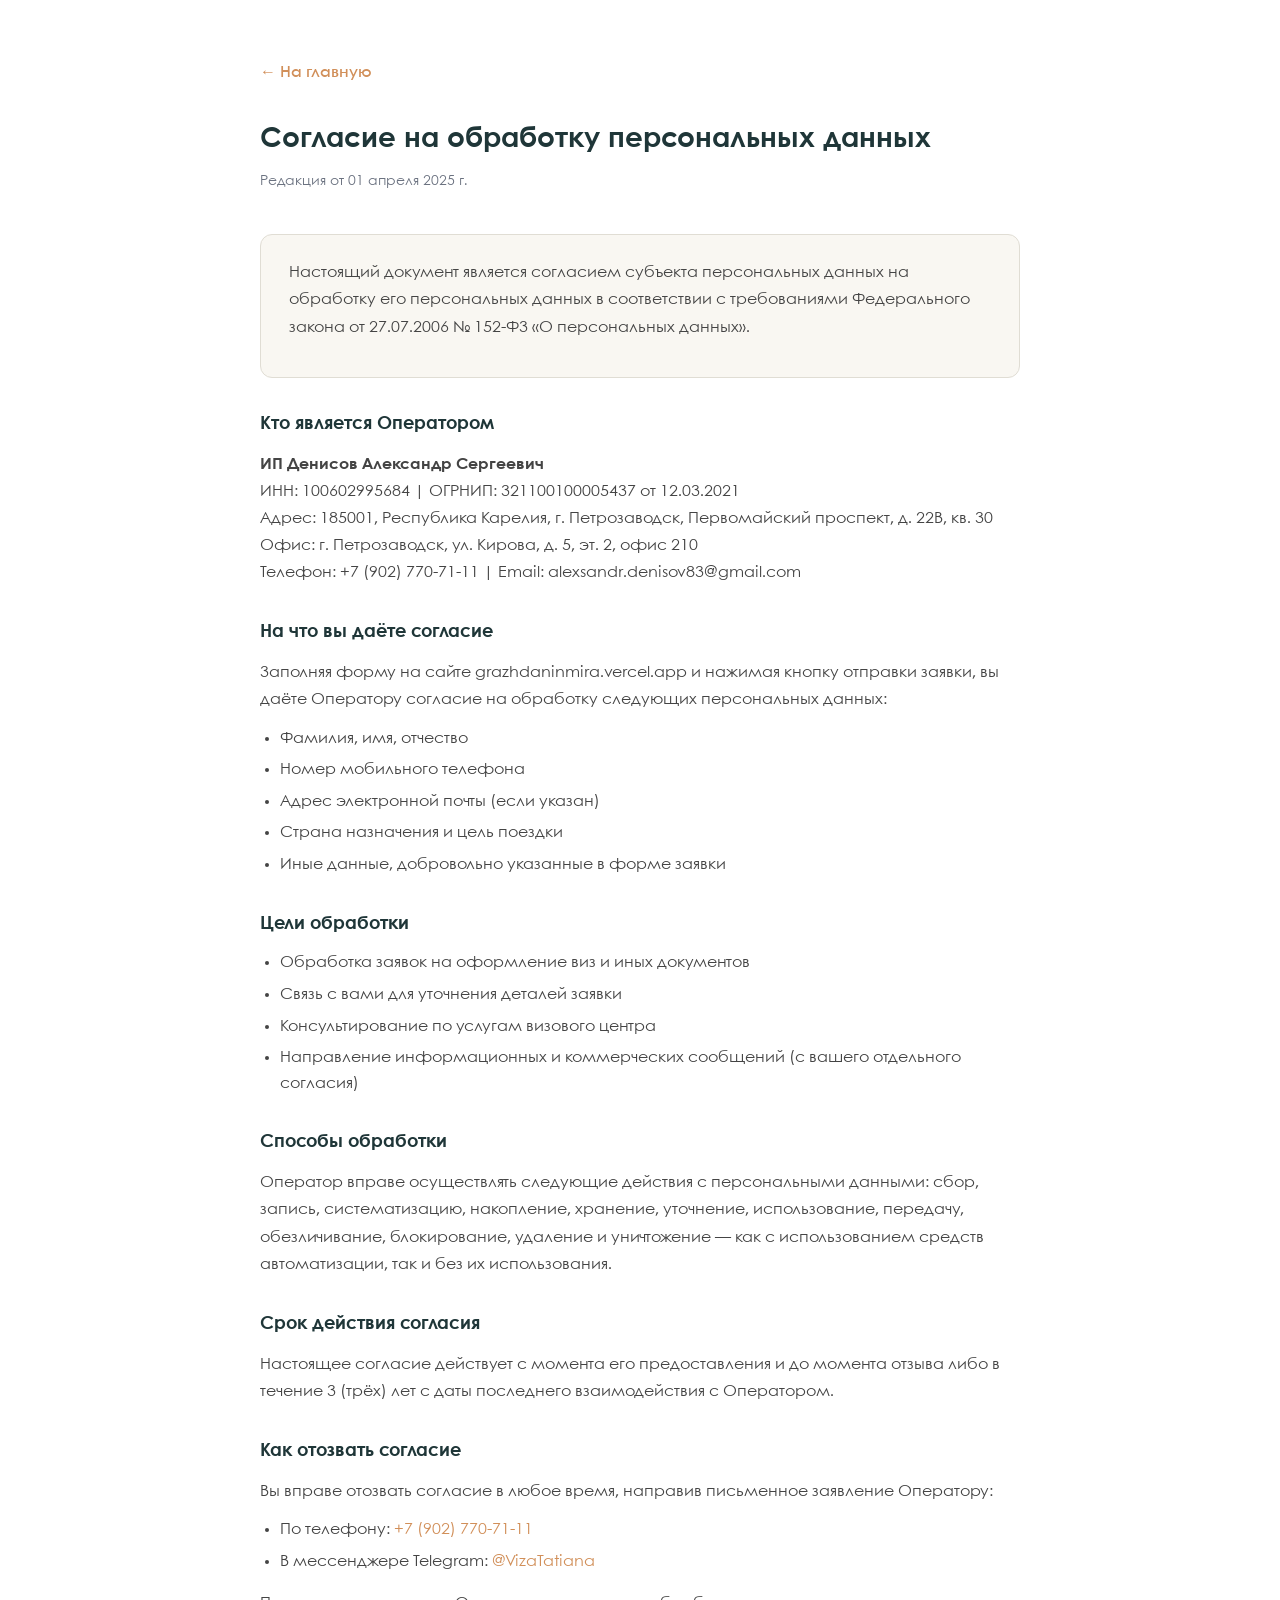
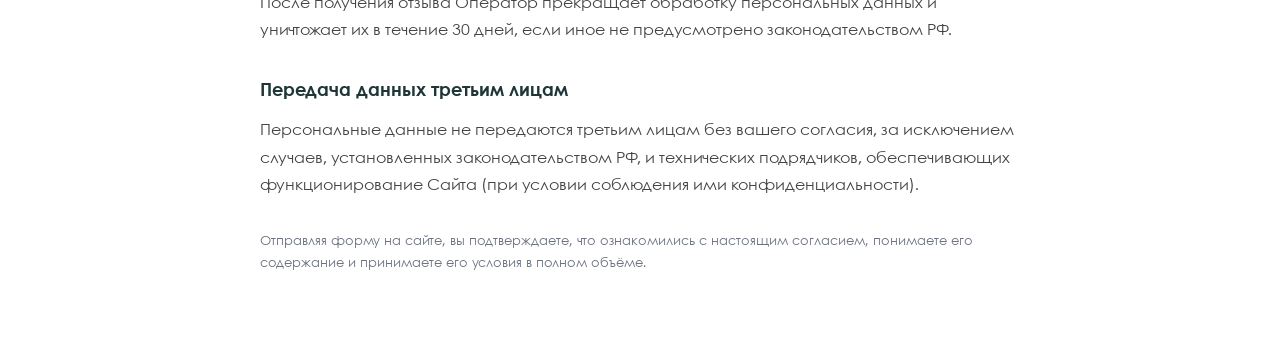
==== commit 18ca2c8b: "Реквизиты ИП: ИНН, ОГРНИП, email, банк — заполнены во всех документах" ====
--- a/consent.html
+++ b/consent.html
@@ -32,9 +32,11 @@
     </div>
 
     <h2>Кто является Оператором</h2>
-    <p><strong>ИП Денисов Александр</strong><br>
-    Адрес: 185000, Республика Карелия, г. Петрозаводск, ул. Кирова, д. 5, эт. 2, офис 210<br>
-    Телефон: +7 (902) 770-71-11</p>
+    <p><strong>ИП Денисов Александр Сергеевич</strong><br>
+    ИНН: 100602995684 | ОГРНИП: 321100100005437 от 12.03.2021<br>
+    Адрес: 185001, Республика Карелия, г. Петрозаводск, Первомайский проспект, д. 22В, кв. 30<br>
+    Офис: г. Петрозаводск, ул. Кирова, д. 5, эт. 2, офис 210<br>
+    Телефон: +7 (902) 770-71-11 | Email: alexsandr.denisov83@gmail.com</p>
 
     <h2>На что вы даёте согласие</h2>
     <p>Заполняя форму на сайте grazhdaninmira.vercel.app и нажимая кнопку отправки заявки, вы даёте Оператору согласие на обработку следующих персональных данных:</p>
